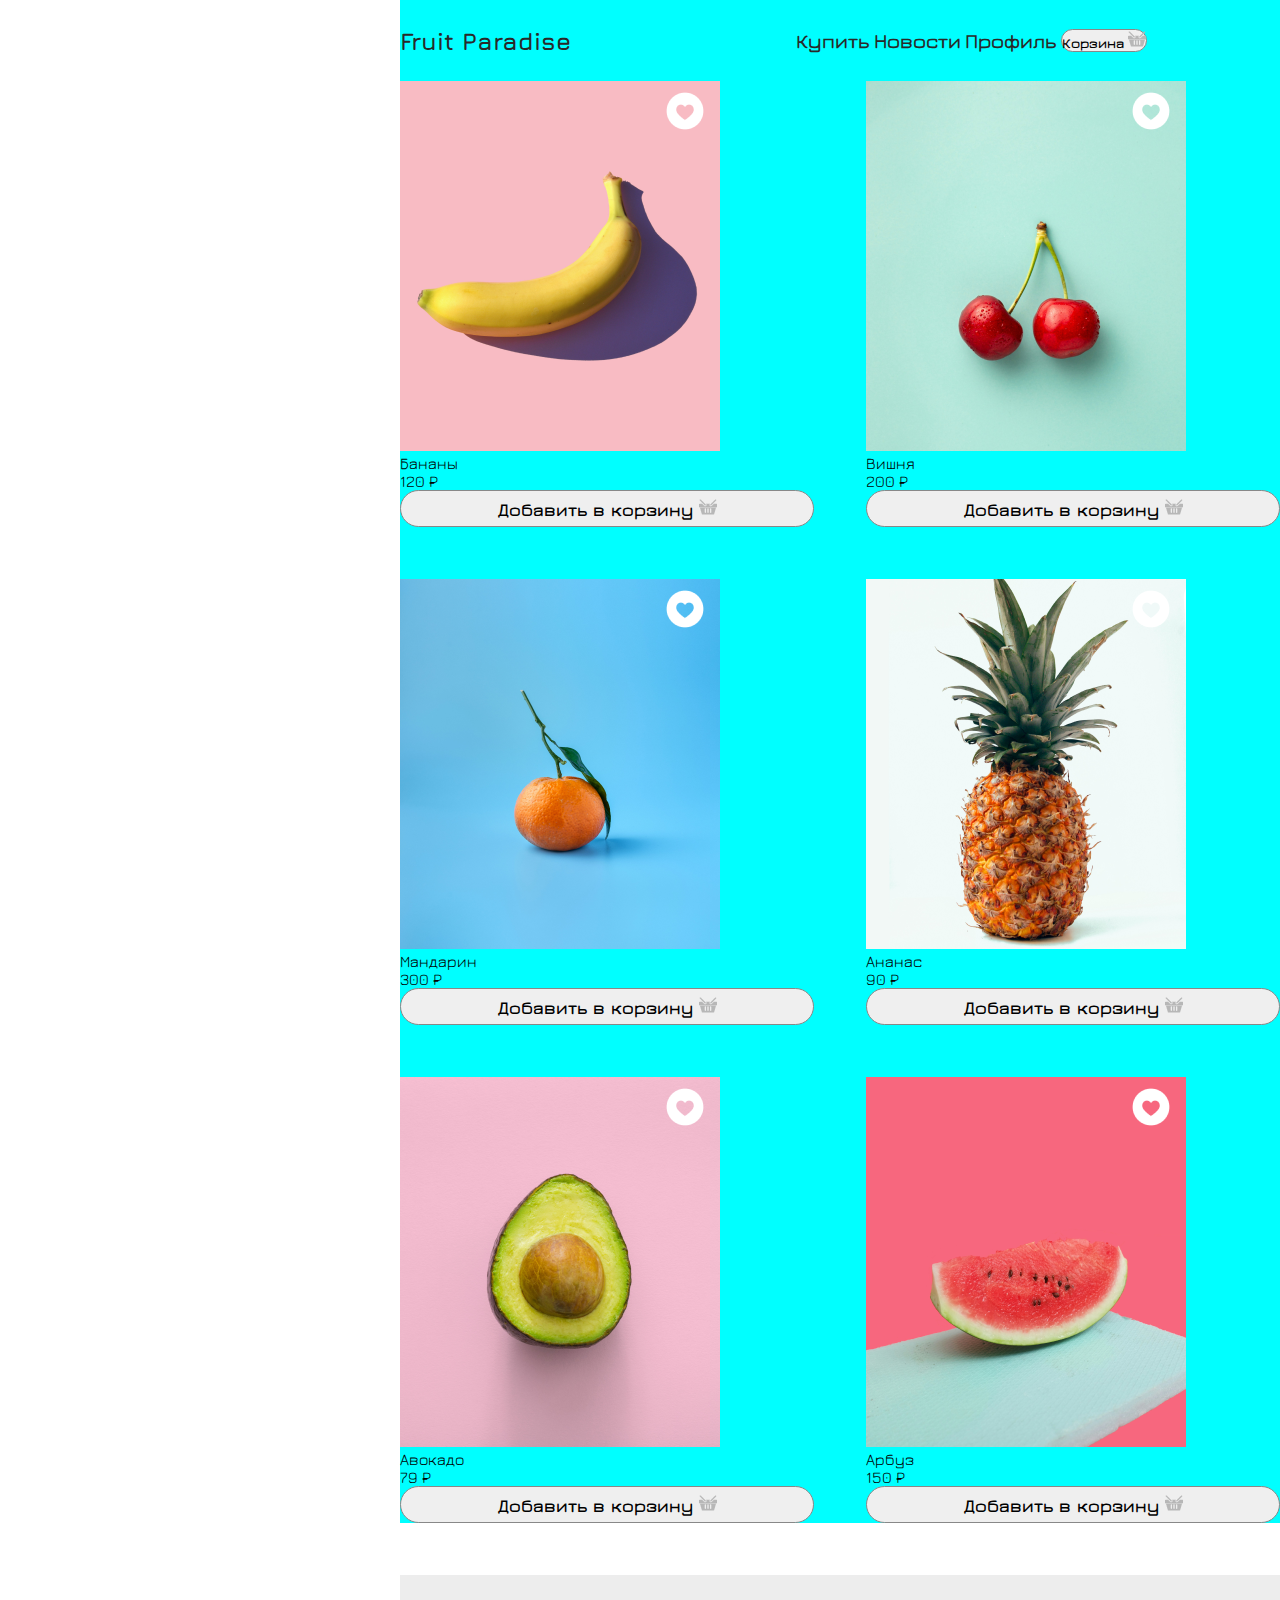
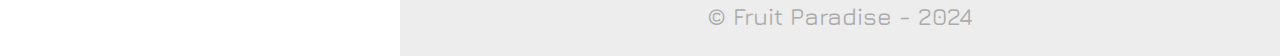
==== fruitsparadise/index.html @ a35658c9 "fruits" ====
<!DOCTYPE html>
<html lang="en">
<head>
    <meta charset="UTF-8">
    <meta name="viewport" content="width=device-width, initial-scale=1.0">
    <title>Fruit Paradise</title>
    <link rel="stylesheet" href="style.css">
    <link rel="preconnect" href="https://fonts.googleapis.com">
    <link rel="preconnect" href="https://fonts.gstatic.com" crossorigin>
    <link href="https://fonts.googleapis.com/css2?family=Jura:wght@300..700&display=swap" rel="stylesheet">
</head>
<body>
    <header>
        <p class="logo">Fruit Paradise</p>
        <nav>
            <a href="">Купить</a>
            <a href="">Новости</a>
            <a href="">Профиль</a>
            <button>
                Корзина
                <img src="media/basket.png" alt="basket">
            </button>
        </nav>
    </header>
    <main>
        <article>
            <div class="images">
                <img src="media/fruit1.png" alt="cherry">
                <img class="favorite-icon" src="media/love.png" alt="love">
            </div>
            <div>
                <p>Бананы</p>
                <p>120 ₽</p>
            </div>
            <button>
                Добавить в корзину
                <img src="media/basket.png" alt="basket">
            </button>
        </article>
        <article>
            <div class="images">
                <img src="media/fruit2.png" alt="cherry">
                <img class="favorite-icon" src="media/love.png" alt="love">
            </div>
            <p>Вишня</p>
            <p>200 ₽</p>
            <button>
                Добавить в корзину
                <img src="media/basket.png" alt="basket">
            </button>
        </article>
        <article>
            <div class="images">
                <img src="media/fruit3.png" alt="cherry">
                <img class="favorite-icon" src="media/love.png" alt="love">
            </div>
            <p>Мандарин</p>
            <p>300 ₽</p>
            <button>
                Добавить в корзину
                <img src="media/basket.png" alt="basket">
            </button>
        </article>
        <article>
            <div class="images">
                <img src="media/fruit4.png" alt="cherry">
                <img class="favorite-icon" src="media/love.png" alt="love">
            </div>
            <p>Ананас</p>
            <p>90 ₽</p>
            <button>
                Добавить в корзину
                <img src="media/basket.png" alt="basket">
            </button>
        </article>
        <article>
            <div class="images">
                <img src="media/fruit5.png" alt="cherry">
                <img class="favorite-icon" src="media/love.png" alt="love">
            </div>
            <p>Авокадо</p>
            <p>79 ₽</p>
            <button>
                Добавить в корзину
                <img src="media/basket.png" alt="basket">
            </button>
        </article>
        <article>
            <div class="images">
                <img src="media/fruit6.png" alt="cherry">
                <img class="favorite-icon" src="media/love.png" alt="love">
            </div>
            <p>Арбуз</p>
            <p>150 ₽</p>
            <button>
                Добавить в корзину
                <img src="media/basket.png" alt="basket">
            </button>
        </article>
    </main>
    <footer>
        <p>&copy; Fruit Paradise - 2024</p>
    </footer>
</body>
</html>
---- fruitsparadise/style.css ----
* {
    margin: 0;
    padding: 0;
    box-sizing: border-box;
    font-family: 'Jura', sans-serif;
}

.images {
    position: relative;
    display: inline-block;
}

.favorite-icon {
    position: absolute;
    top: 10px;
    right: 15px;
    z-index: 10;
}

button {
    border: 1px solid #888888;
    border-radius: 50px;
    font-weight: 700;
}

article button{
    font-size: 18px;
    width: 100%;
    height: 37px;
}

header button{
    font-size: 14px;
}

body {
    margin-left: 400px;
}

/* nav {
    display: grid;
    grid-template-columns: repeat(auto-fill, minmax(1fr, 4fr));
    grid-template-rows: 1fr;
    
} */

header, main, footer {
    max-width: 1280px;
    background-color: aqua;
}

header p{
    color: #292929;
    font-size: 24px;
    font-weight: 700;
}


header a{
    color: #292929;
    font-size: 20px;
    font-weight: 700;
    text-decoration: none;
}

header {
    display: grid;
    grid-template-columns: 45% 55%;
    grid-auto-rows: minmax(81px, auto);
    justify-items: start;
    align-items: center;
}

.logo {
    display: grid;
    justify-items: left;
    align-items: left;
}

main {
    display: grid;
    grid-template-columns: repeat(auto-fill, minmax(320px, 1fr));
    grid-column-gap: 52px;
    grid-row-gap: 52px;
    margin-bottom: 52px;
}

footer {
    background-color: #EDEDED;
    display: grid;
    grid-auto-rows: minmax(81px, auto);
    justify-items: center;
    align-items: center;
    font-size: 24px;
    font-weight: 500;
    color: #ABABAB;
}
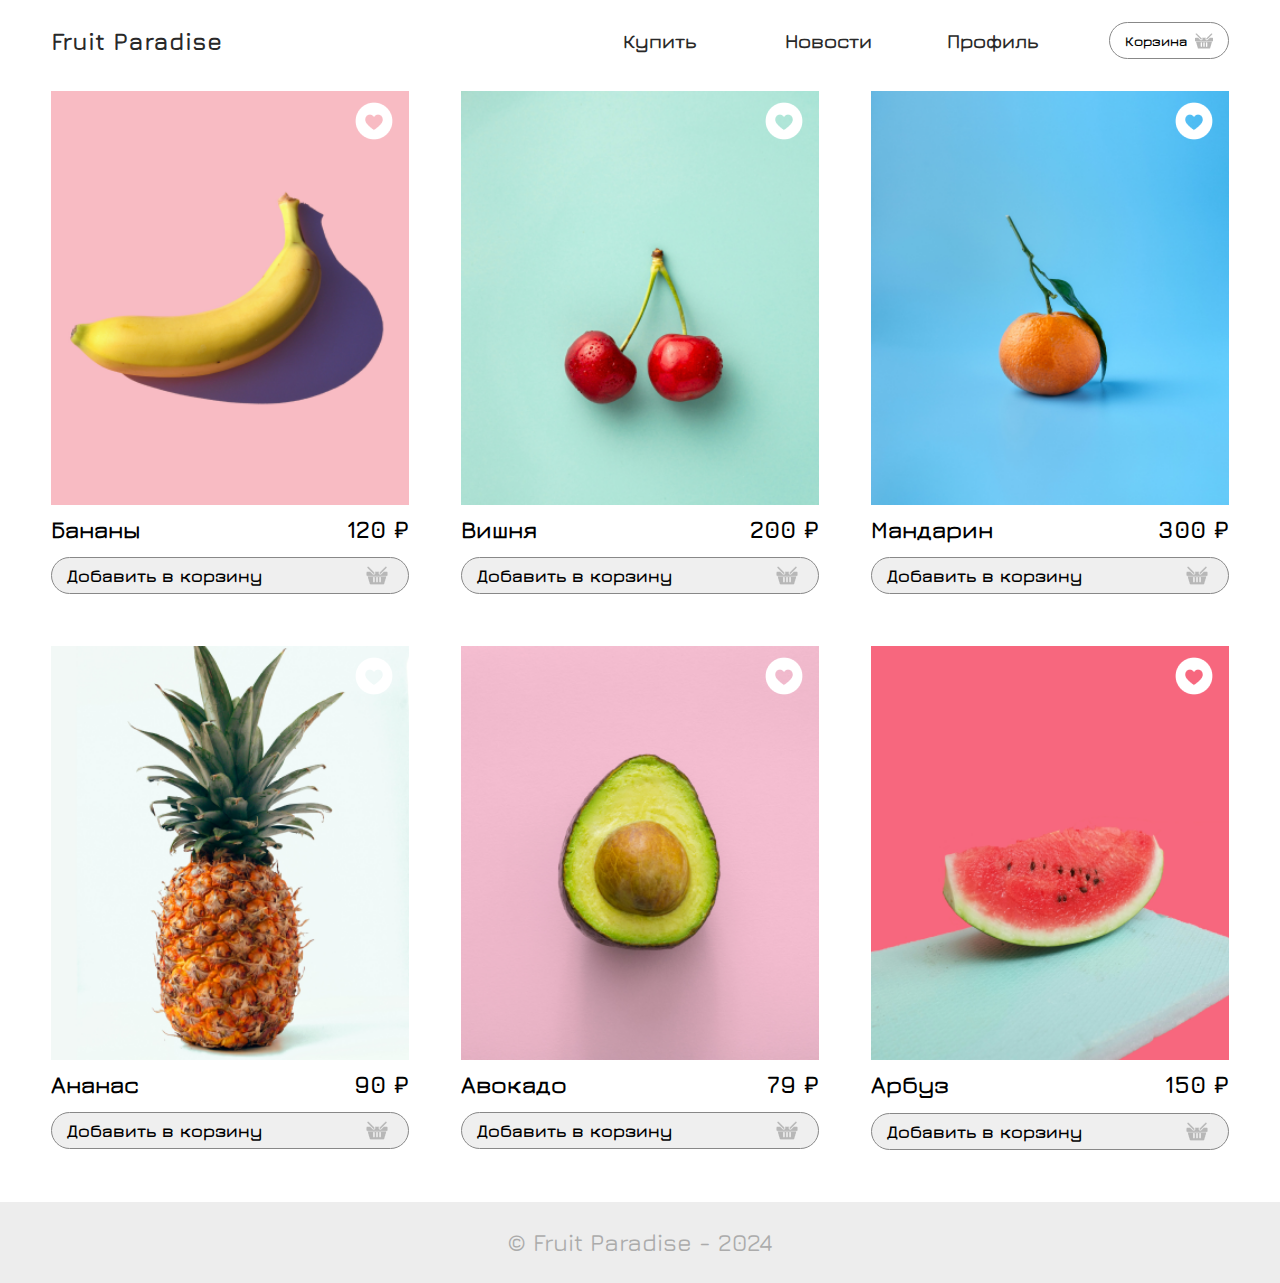
==== commit 97357516: "edit fruits" ====
--- a/fruitsparadise/index.html
+++ b/fruitsparadise/index.html
@@ -25,76 +25,86 @@
     <main>
         <article>
             <div class="images">
-                <img src="media/fruit1.png" alt="cherry">
+                <img class="article-img" src="media/fruit1.png" alt="cherry">
                 <img class="favorite-icon" src="media/love.png" alt="love">
             </div>
-            <div>
+            <div class="title">
                 <p>Бананы</p>
                 <p>120 ₽</p>
             </div>
             <button>
                 Добавить в корзину
-                <img src="media/basket.png" alt="basket">
+                <img src="media/basket2.png" alt="basket">
             </button>
         </article>
         <article>
             <div class="images">
-                <img src="media/fruit2.png" alt="cherry">
+                <img class="article-img" src="media/fruit2.png" alt="cherry">
                 <img class="favorite-icon" src="media/love.png" alt="love">
             </div>
-            <p>Вишня</p>
-            <p>200 ₽</p>
+            <div class="title">
+                <p>Вишня</p>
+                <p>200 ₽</p>
+            </div>
             <button>
                 Добавить в корзину
-                <img src="media/basket.png" alt="basket">
+                <img src="media/basket2.png" alt="basket">
             </button>
         </article>
         <article>
             <div class="images">
-                <img src="media/fruit3.png" alt="cherry">
+                <img class="article-img" src="media/fruit3.png" alt="cherry">
                 <img class="favorite-icon" src="media/love.png" alt="love">
             </div>
-            <p>Мандарин</p>
-            <p>300 ₽</p>
+            <div class="title">
+                <p>Мандарин</p>
+                <p>300 ₽</p>
+            </div>
             <button>
                 Добавить в корзину
-                <img src="media/basket.png" alt="basket">
+                <img src="media/basket2.png" alt="basket">
             </button>
         </article>
         <article>
             <div class="images">
-                <img src="media/fruit4.png" alt="cherry">
+                <img class="article-img" src="media/fruit4.png" alt="cherry">
                 <img class="favorite-icon" src="media/love.png" alt="love">
             </div>
-            <p>Ананас</p>
-            <p>90 ₽</p>
+            <div class="title">
+                <p>Ананас</p>
+                <p>90 ₽</p>
+            </div>
             <button>
                 Добавить в корзину
-                <img src="media/basket.png" alt="basket">
+                <img src="media/basket2.png" alt="basket">
             </button>
         </article>
         <article>
             <div class="images">
-                <img src="media/fruit5.png" alt="cherry">
+                <img class="article-img" src="media/fruit5.png" alt="cherry">
                 <img class="favorite-icon" src="media/love.png" alt="love">
             </div>
-            <p>Авокадо</p>
-            <p>79 ₽</p>
+            <div class="title">
+                <p>Авокадо</p>
+                <p>79 ₽</p>
+            </div>
             <button>
                 Добавить в корзину
-                <img src="media/basket.png" alt="basket">
+                <img src="media/basket2.png" alt="basket">
             </button>
         </article>
         <article>
             <div class="images">
-                <img src="media/fruit6.png" alt="cherry">
+                <img class="article-img" src="media/fruit6.png" alt="cherry">
                 <img class="favorite-icon" src="media/love.png" alt="love">
             </div>
-            <p>Арбуз</p>
-            <p>150 ₽</p>
+            <div class="title">
+                <p>Арбуз</p>
+                <p>150 ₽</p>
+            </div>
             <button>
                 Добавить в корзину
-                <img src="media/basket.png" alt="basket">
+                <img src="media/basket2.png" alt="basket">
             </button>
         </article>
     </main>
--- a/fruitsparadise/style.css
+++ b/fruitsparadise/style.css
@@ -5,48 +5,37 @@
     font-family: 'Jura', sans-serif;
 }
 
-.images {
-    position: relative;
-    display: inline-block;
+html {
+    height: 100%;
 }
 
-.favorite-icon {
-    position: absolute;
-    top: 10px;
-    right: 15px;
-    z-index: 10;
+body {
+    display: grid;
+    min-height: 100%;
 }
 
 button {
+    display: grid;
+    grid-template-columns: 1fr auto;
+    text-align: left;
     border: 1px solid #888888;
     border-radius: 50px;
     font-weight: 700;
+    padding: 0px 15px;
+    height: 37px;
+    align-items: center;
 }
 
-article button{
-    font-size: 18px;
-    width: 100%;
-    height: 37px;
+header, main{
+    margin: 0% 4% 0% 4%;
+    width: 92%;
 }
 
-header button{
-    font-size: 14px;
-}
-
-body {
-    margin-left: 400px;
-}
-
-/* nav {
+header {
     display: grid;
-    grid-template-columns: repeat(auto-fill, minmax(1fr, 4fr));
-    grid-template-rows: 1fr;
-    
-} */
-
-header, main, footer {
-    max-width: 1280px;
-    background-color: aqua;
+    grid-template-columns: 45% 55%;
+    grid-auto-rows: minmax(81px, auto);
+    align-items: center;
 }
 
 header p{
@@ -63,26 +52,67 @@
     text-decoration: none;
 }
 
-header {
-    display: grid;
-    grid-template-columns: 45% 55%;
-    grid-auto-rows: minmax(81px, auto);
-    justify-items: start;
-    align-items: center;
+header button{
+    font-size: 14px;
+    width: 120px;
+    background-color: white;
 }
 
-.logo {
+nav {
     display: grid;
-    justify-items: left;
-    align-items: left;
+    grid-template-columns: repeat(auto-fit, minmax(13.75%, 1fr));
+    grid-template-rows: 1fr;
+    align-items: center;
+    justify-items: end;
+}
+
+nav a{
+    width: 120px;
 }
 
 main {
     display: grid;
-    grid-template-columns: repeat(auto-fill, minmax(320px, 1fr));
+    grid-template-columns: repeat(auto-fit, minmax(320px, 1fr));
     grid-column-gap: 52px;
     grid-row-gap: 52px;
     margin-bottom: 52px;
+    margin-top: 10px;
+}
+
+article {
+    min-width: 320px;
+}
+
+article button{
+    font-size: 18px;
+    width: 100%;
+}
+
+.article-img {
+    min-width: 100%;
+}
+
+.images {
+    position: relative;
+    display: inline-block;
+    width: 100%;
+    aspect-ratio: 320 / 370;
+}
+
+.favorite-icon {
+    position: absolute;
+    top: 10px;
+    right: 15px;
+    z-index: 1;
+}
+
+.title {
+    display: grid;
+    grid-template-columns: 1fr auto;
+    text-align: left;
+    font-size: 24px;
+    font-weight: 700;
+    margin: 2% 0px 4% 0px;
 }
 
 footer {
@@ -94,4 +124,12 @@
     font-size: 24px;
     font-weight: 500;
     color: #ABABAB;
-}+}
+
+@media (width < 960px) {
+    nav {
+        grid-template-columns: 1fr;
+        gap: 10px;
+    }
+}
+
